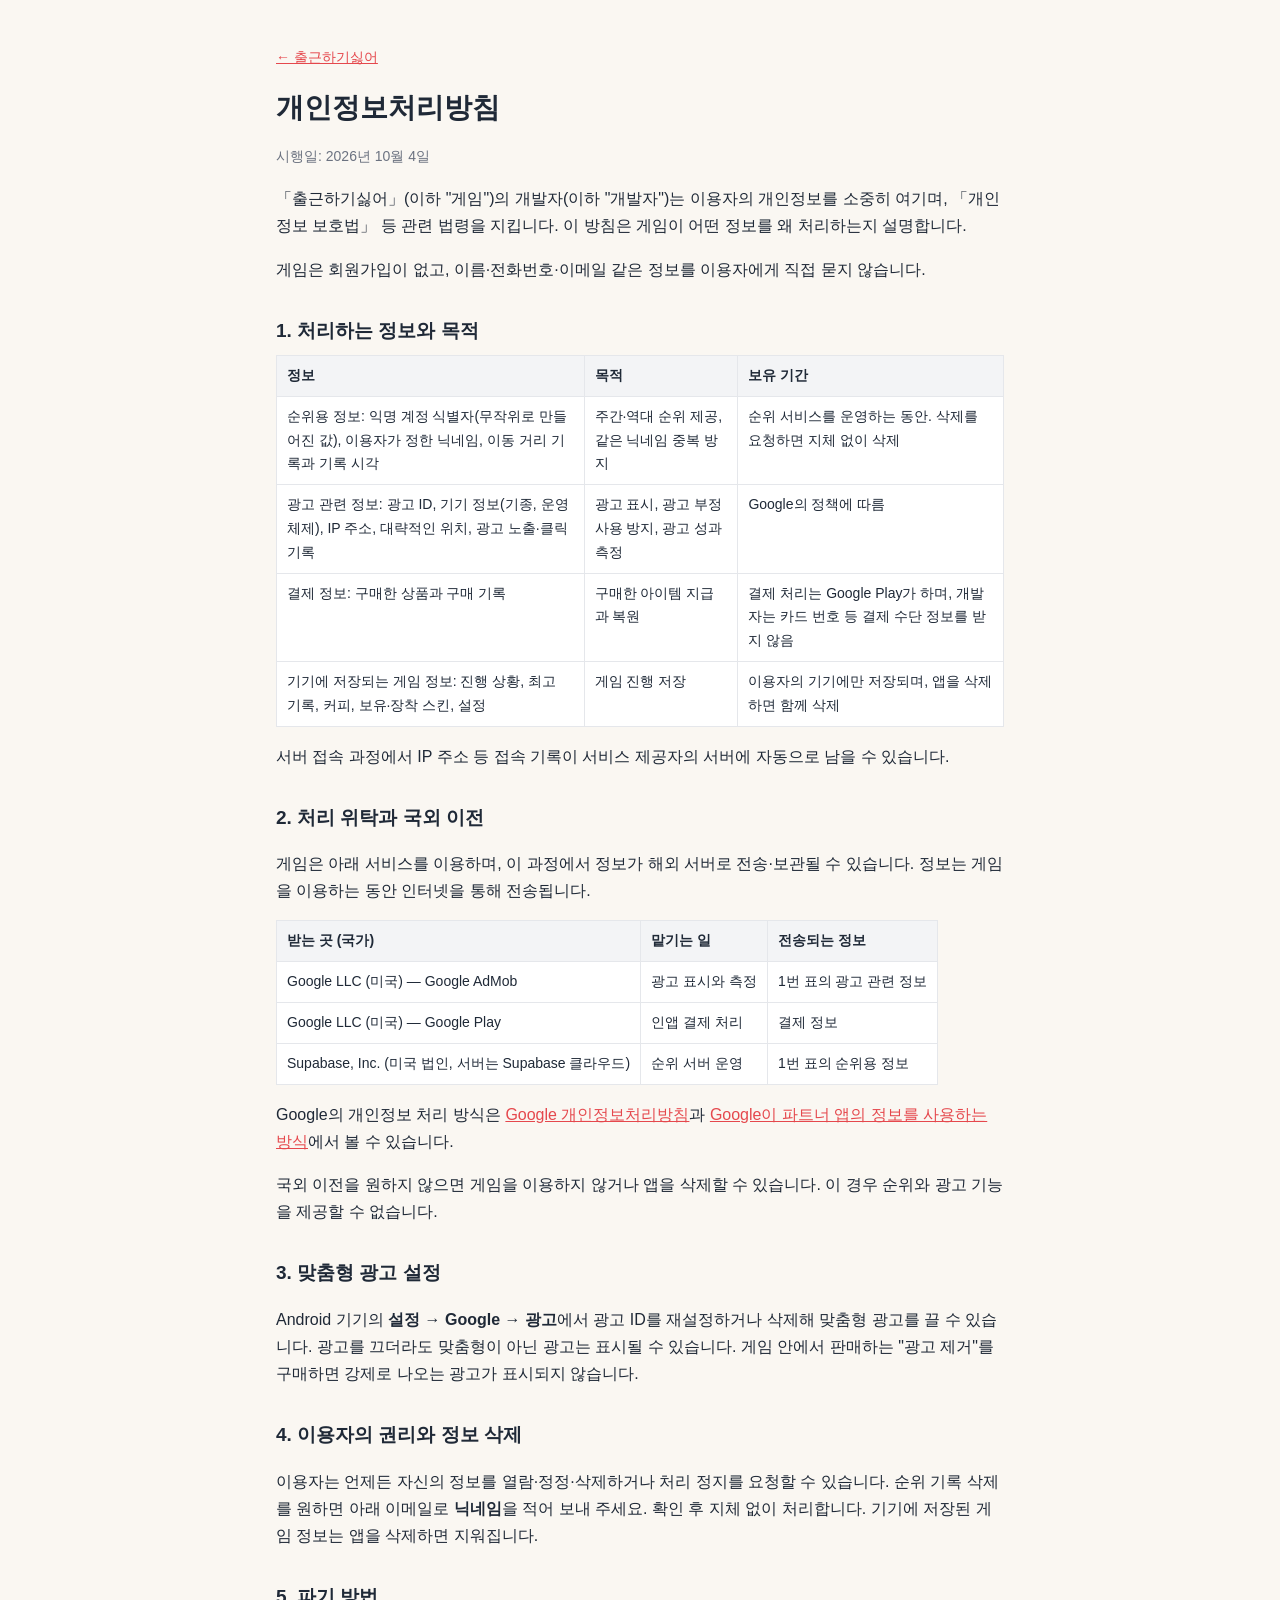
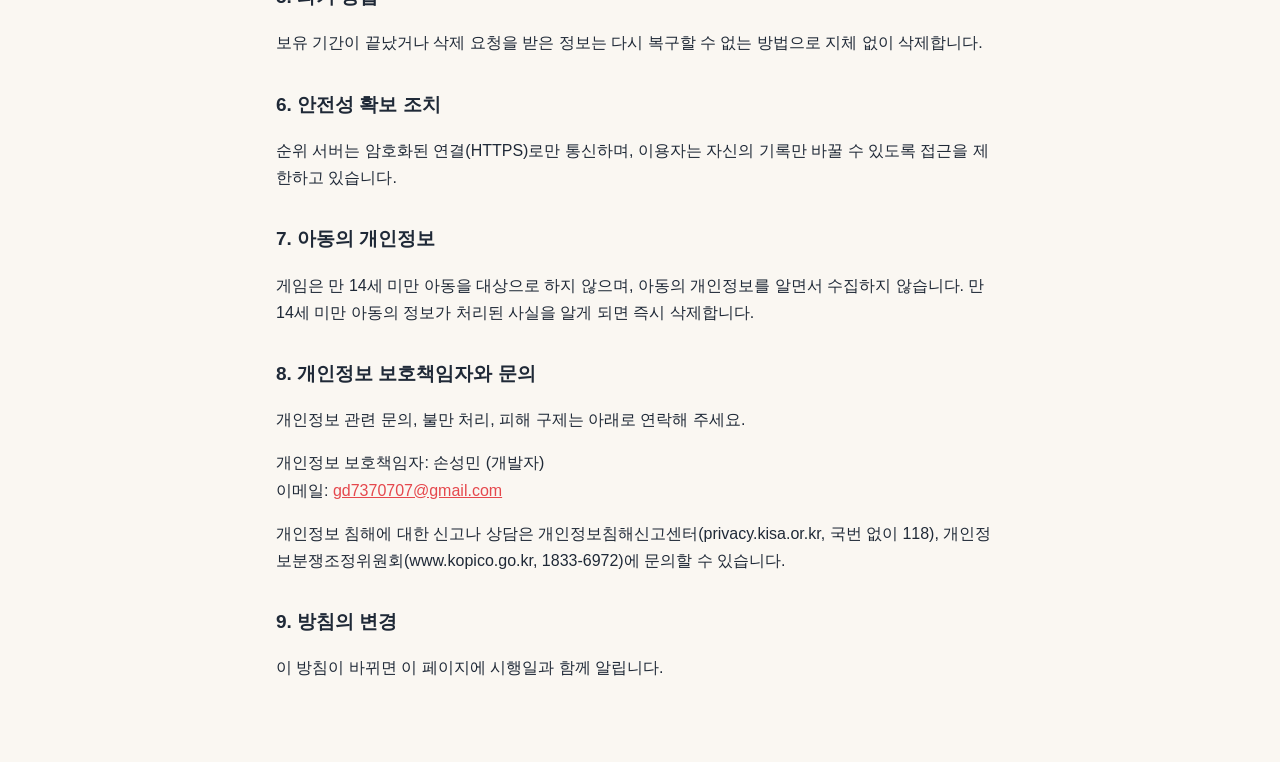
==== dontwannawork/privacy.html @ cd681853 "Developer site: 출근하기싫어 page, privacy policy, app-ads.txt" ====
<!doctype html>
<html lang="ko">
<head>
<meta charset="utf-8">
<meta name="viewport" content="width=device-width, initial-scale=1">
<title>출근하기싫어 개인정보처리방침</title>
<link rel="stylesheet" href="style.css">
</head>
<body>
<main>
<p class="back"><a href="index.html">← 출근하기싫어</a></p>
<h1>개인정보처리방침</h1>
<p class="meta">시행일: 2026년 10월 4일</p>

<p>「출근하기싫어」(이하 "게임")의 개발자(이하 "개발자")는 이용자의 개인정보를 소중히 여기며, 「개인정보 보호법」 등 관련 법령을 지킵니다. 이 방침은 게임이 어떤 정보를 왜 처리하는지 설명합니다.</p>
<p>게임은 회원가입이 없고, 이름·전화번호·이메일 같은 정보를 이용자에게 직접 묻지 않습니다.</p>

<h2>1. 처리하는 정보와 목적</h2>
<table>
<tr><th>정보</th><th>목적</th><th>보유 기간</th></tr>
<tr><td>순위용 정보: 익명 계정 식별자(무작위로 만들어진 값), 이용자가 정한 닉네임, 이동 거리 기록과 기록 시각</td><td>주간·역대 순위 제공, 같은 닉네임 중복 방지</td><td>순위 서비스를 운영하는 동안. 삭제를 요청하면 지체 없이 삭제</td></tr>
<tr><td>광고 관련 정보: 광고 ID, 기기 정보(기종, 운영체제), IP 주소, 대략적인 위치, 광고 노출·클릭 기록</td><td>광고 표시, 광고 부정 사용 방지, 광고 성과 측정</td><td>Google의 정책에 따름</td></tr>
<tr><td>결제 정보: 구매한 상품과 구매 기록</td><td>구매한 아이템 지급과 복원</td><td>결제 처리는 Google Play가 하며, 개발자는 카드 번호 등 결제 수단 정보를 받지 않음</td></tr>
<tr><td>기기에 저장되는 게임 정보: 진행 상황, 최고 기록, 커피, 보유·장착 스킨, 설정</td><td>게임 진행 저장</td><td>이용자의 기기에만 저장되며, 앱을 삭제하면 함께 삭제</td></tr>
</table>
<p>서버 접속 과정에서 IP 주소 등 접속 기록이 서비스 제공자의 서버에 자동으로 남을 수 있습니다.</p>

<h2>2. 처리 위탁과 국외 이전</h2>
<p>게임은 아래 서비스를 이용하며, 이 과정에서 정보가 해외 서버로 전송·보관될 수 있습니다. 정보는 게임을 이용하는 동안 인터넷을 통해 전송됩니다.</p>
<table>
<tr><th>받는 곳 (국가)</th><th>맡기는 일</th><th>전송되는 정보</th></tr>
<tr><td>Google LLC (미국) — Google AdMob</td><td>광고 표시와 측정</td><td>1번 표의 광고 관련 정보</td></tr>
<tr><td>Google LLC (미국) — Google Play</td><td>인앱 결제 처리</td><td>결제 정보</td></tr>
<tr><td>Supabase, Inc. (미국 법인, 서버는 Supabase 클라우드)</td><td>순위 서버 운영</td><td>1번 표의 순위용 정보</td></tr>
</table>
<p>Google의 개인정보 처리 방식은 <a href="https://policies.google.com/privacy">Google 개인정보처리방침</a>과 <a href="https://policies.google.com/technologies/partner-sites">Google이 파트너 앱의 정보를 사용하는 방식</a>에서 볼 수 있습니다.</p>
<p>국외 이전을 원하지 않으면 게임을 이용하지 않거나 앱을 삭제할 수 있습니다. 이 경우 순위와 광고 기능을 제공할 수 없습니다.</p>

<h2>3. 맞춤형 광고 설정</h2>
<p>Android 기기의 <b>설정 → Google → 광고</b>에서 광고 ID를 재설정하거나 삭제해 맞춤형 광고를 끌 수 있습니다. 광고를 끄더라도 맞춤형이 아닌 광고는 표시될 수 있습니다. 게임 안에서 판매하는 "광고 제거"를 구매하면 강제로 나오는 광고가 표시되지 않습니다.</p>

<h2>4. 이용자의 권리와 정보 삭제</h2>
<p>이용자는 언제든 자신의 정보를 열람·정정·삭제하거나 처리 정지를 요청할 수 있습니다. 순위 기록 삭제를 원하면 아래 이메일로 <b>닉네임</b>을 적어 보내 주세요. 확인 후 지체 없이 처리합니다. 기기에 저장된 게임 정보는 앱을 삭제하면 지워집니다.</p>

<h2>5. 파기 방법</h2>
<p>보유 기간이 끝났거나 삭제 요청을 받은 정보는 다시 복구할 수 없는 방법으로 지체 없이 삭제합니다.</p>

<h2>6. 안전성 확보 조치</h2>
<p>순위 서버는 암호화된 연결(HTTPS)로만 통신하며, 이용자는 자신의 기록만 바꿀 수 있도록 접근을 제한하고 있습니다.</p>

<h2>7. 아동의 개인정보</h2>
<p>게임은 만 14세 미만 아동을 대상으로 하지 않으며, 아동의 개인정보를 알면서 수집하지 않습니다. 만 14세 미만 아동의 정보가 처리된 사실을 알게 되면 즉시 삭제합니다.</p>

<h2>8. 개인정보 보호책임자와 문의</h2>
<p>개인정보 관련 문의, 불만 처리, 피해 구제는 아래로 연락해 주세요.</p>
<p>개인정보 보호책임자: 손성민 (개발자)<br>이메일: <a href="mailto:gd7370707@gmail.com">gd7370707@gmail.com</a></p>
<p>개인정보 침해에 대한 신고나 상담은 개인정보침해신고센터(privacy.kisa.or.kr, 국번 없이 118), 개인정보분쟁조정위원회(www.kopico.go.kr, 1833-6972)에 문의할 수 있습니다.</p>

<h2>9. 방침의 변경</h2>
<p>이 방침이 바뀌면 이 페이지에 시행일과 함께 알립니다.</p>
</main>
</body>
</html>
---- dontwannawork/style.css ----
:root { --ink: #1f2937; --muted: #6b7280; --line: #e5e7eb; --accent: #e5484d; --bg: #faf7f2; }
* { box-sizing: border-box; }
body { margin: 0; background: var(--bg); color: var(--ink);
  font: 16px/1.7 -apple-system, BlinkMacSystemFont, "Apple SD Gothic Neo", "Noto Sans KR", sans-serif; }
main { max-width: 760px; margin: 0 auto; padding: 32px 16px 64px; }
h1 { font-size: 28px; margin: 8px 0 4px; }
h2 { font-size: 19px; margin: 32px 0 8px; }
.meta, .back { color: var(--muted); font-size: 14px; }
a { color: var(--accent); }
table { width: 100%; border-collapse: collapse; font-size: 14px; margin: 8px 0; display: block; overflow-x: auto; }
th, td { border: 1px solid var(--line); padding: 8px 10px; text-align: left; vertical-align: top; background: #fff; }
th { background: #f3f4f6; }
.hero { text-align: center; padding-top: 48px; }
.hero img { width: 112px; height: 112px; border-radius: 24px; }
.links { list-style: none; padding: 0; }
.links li { margin: 8px 0; }
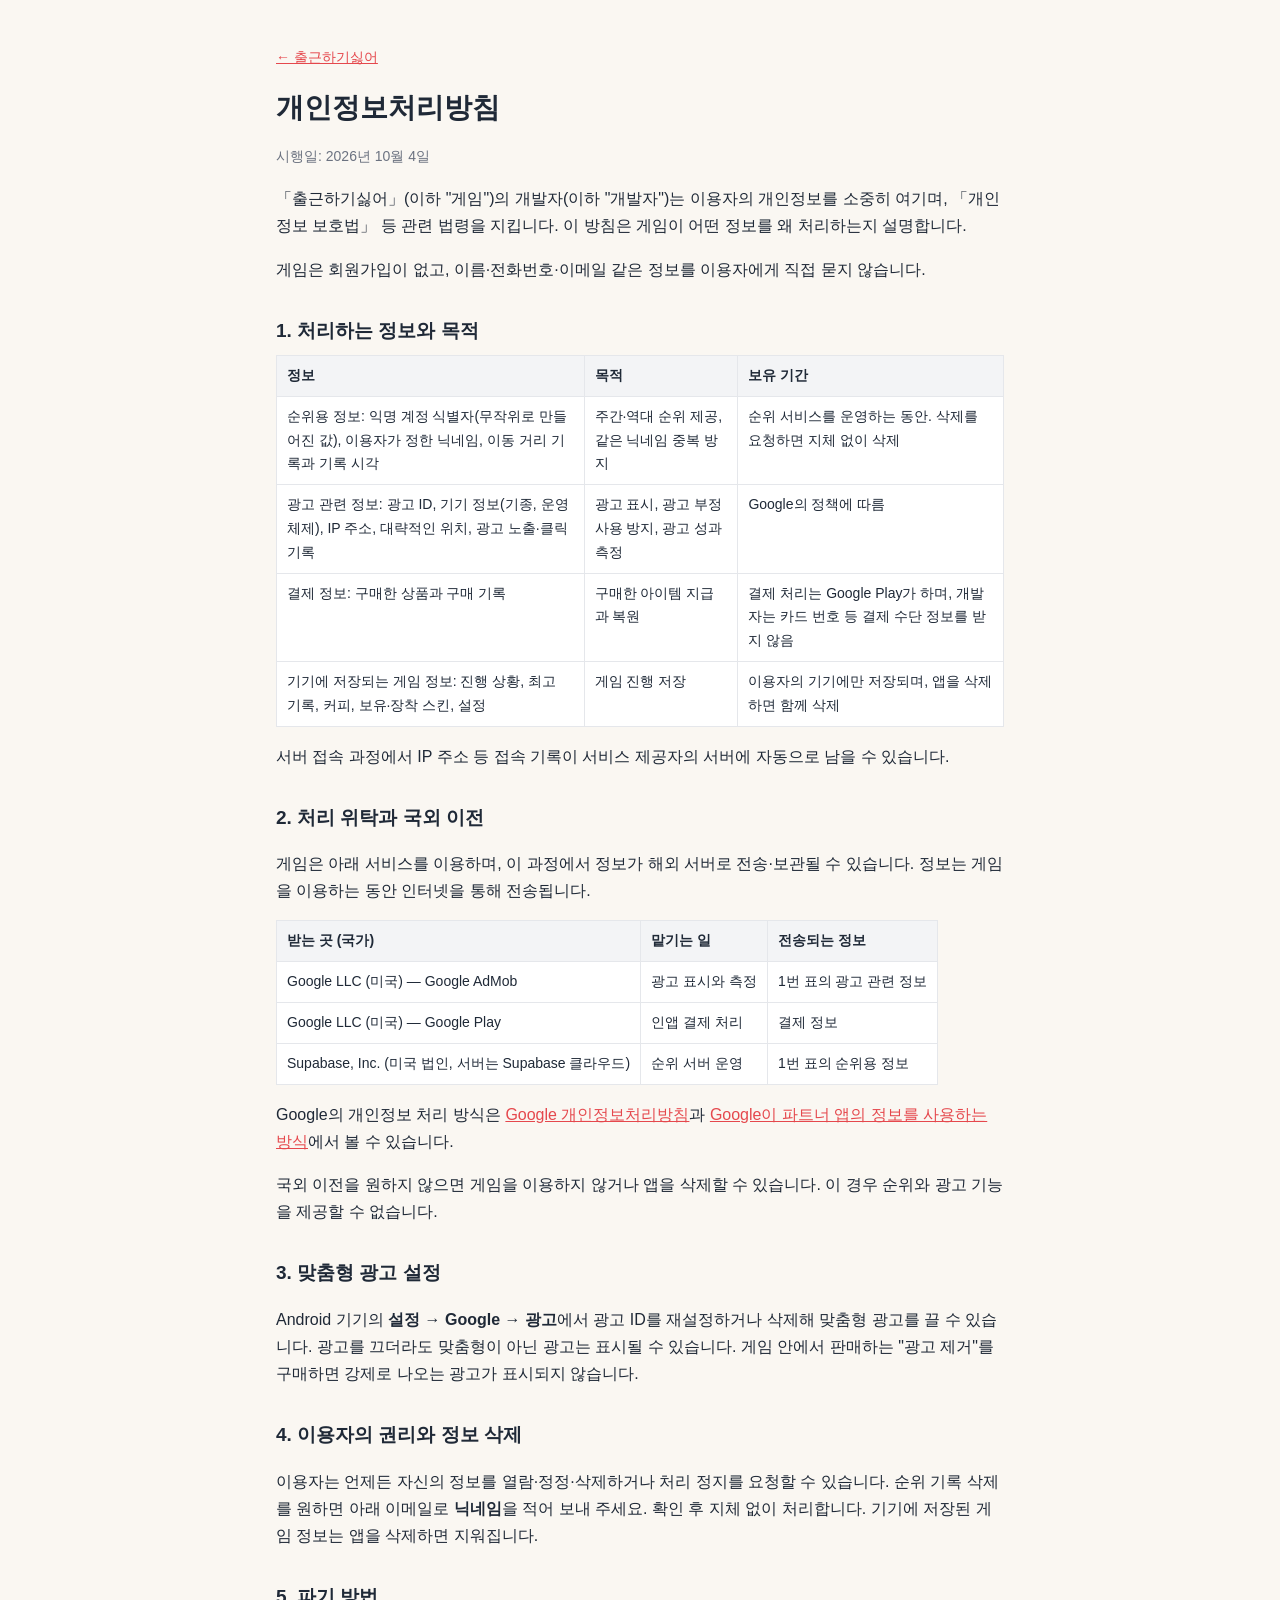
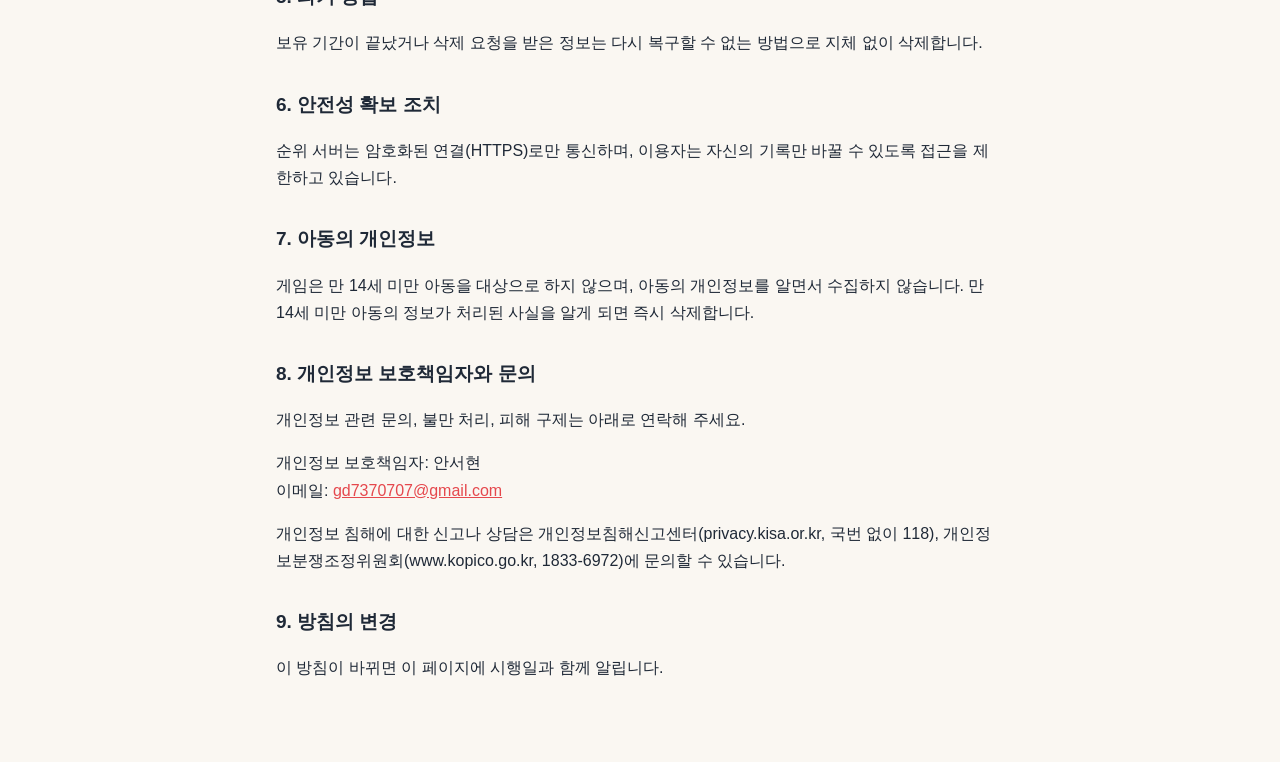
==== commit 8bfb398d: "Privacy policy: officer is 안서현" ====
--- a/dontwannawork/privacy.html
+++ b/dontwannawork/privacy.html
@@ -53,7 +53,7 @@
 
 <h2>8. 개인정보 보호책임자와 문의</h2>
 <p>개인정보 관련 문의, 불만 처리, 피해 구제는 아래로 연락해 주세요.</p>
-<p>개인정보 보호책임자: 손성민 (개발자)<br>이메일: <a href="mailto:gd7370707@gmail.com">gd7370707@gmail.com</a></p>
+<p>개인정보 보호책임자: 안서현<br>이메일: <a href="mailto:gd7370707@gmail.com">gd7370707@gmail.com</a></p>
 <p>개인정보 침해에 대한 신고나 상담은 개인정보침해신고센터(privacy.kisa.or.kr, 국번 없이 118), 개인정보분쟁조정위원회(www.kopico.go.kr, 1833-6972)에 문의할 수 있습니다.</p>
 
 <h2>9. 방침의 변경</h2>
